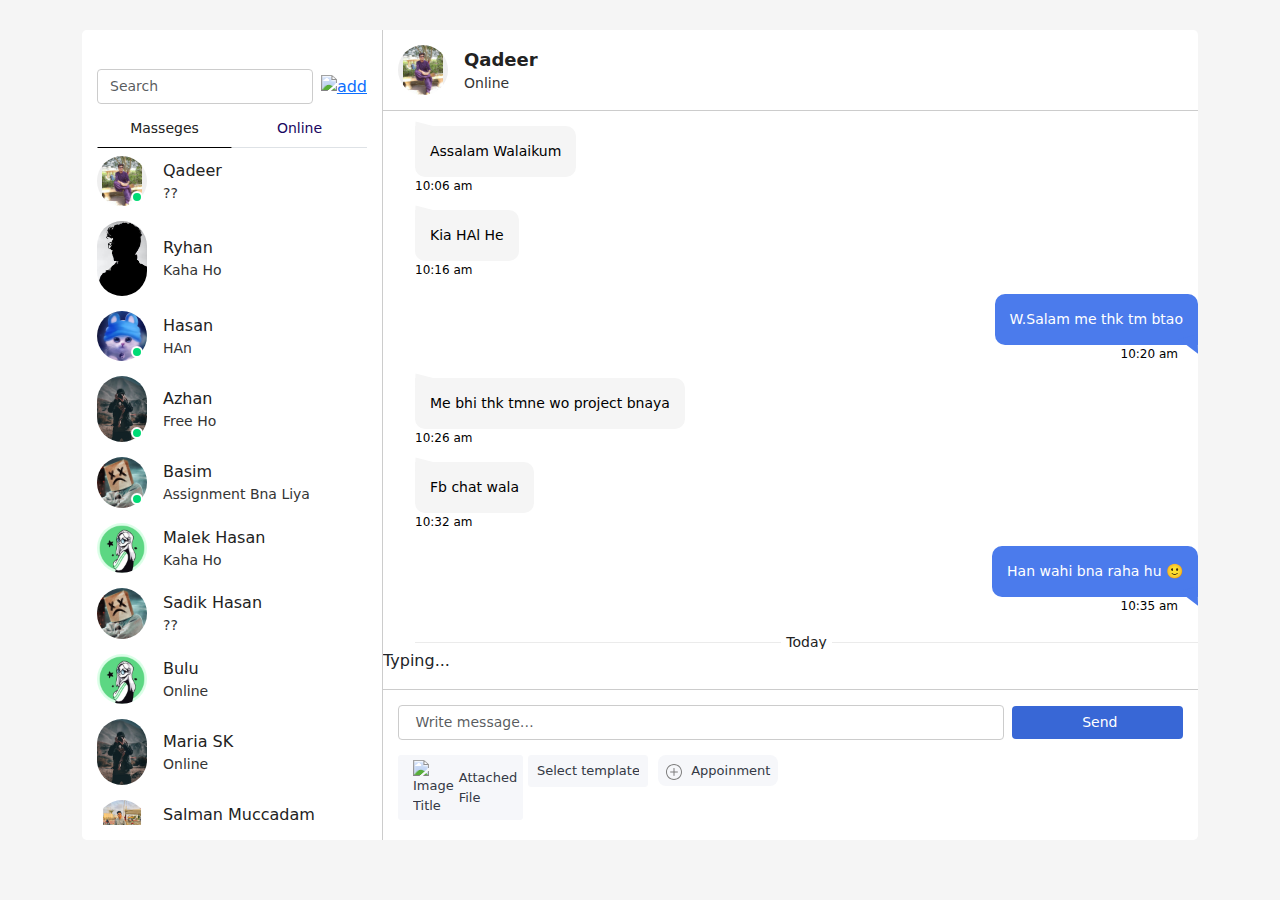
==== main.html @ b56d070a "changes in folder" ====
<!DOCTYPE html>
<html lang="en">
<head>
    <meta charset="UTF-8">
    <meta http-equiv="X-UA-Compatible" content="IE=edge">
    <meta name="viewport" content="width=device-width, initial-scale=1.0">
    <script src="https://cdn.jsdelivr.net/npm/@popperjs/core@2.10.2/dist/umd/popper.min.js" ></script>
<script src="https://cdn.jsdelivr.net/npm/bootstrap@5.1.3/dist/js/bootstrap.min.js" ></script>
<link href="https://cdn.jsdelivr.net/npm/bootstrap@5.1.3/dist/css/bootstrap.min.css" rel="stylesheet">
        <!-- Google Fonts -->
       

<link rel="stylesheet" href="css/style.css">
    <title>Document</title>
</head>
<style>

</style>


<body>
    <!-- char-area -->
    <section class="message-area">
        <div class="container">
            <div class="row">
                <div class="col-12">
                    <div class="chat-area">
                        <!-- chatlist -->
                        <div class="chatlist ">
                            <div class="modal-dialog-scrollable">
                                <div class="modal-content">
                                    <div class="chat-header">
                                        <div class="msg-search  pt-4">
                                            <input type="text" class="searching form-control "  placeholder="Search" aria-label="search">
                                            <a class="add" href="#"><img class="img-fluid" src="https://mehedihtml.com/chatbox/assets/img/add.svg" alt="add"></a>
                                        </div>

                                        <ul class="nav nav-tabs" id="myTab" role="tablist">
                                            <li class="nav-item" role="presentation">
                                                <button class="nav-link active" id="Open-tab" data-bs-toggle="tab" data-bs-target="#Open" type="button" role="tab" aria-controls="Masseges" aria-selected="true">Masseges</button>
                                            </li>
                                            <li class="nav-item" role="presentation">
                                                <button class="nav-link" id="Closed-tab" data-bs-toggle="tab" data-bs-target="#Closed" type="button" role="tab" aria-controls="Online" aria-selected="false">Online</button>
                                            </li>
                                        </ul>
                                    </div>

                                    <div class=" modal-body py-2">
                                        <!-- chat-list -->
                                        <div class="chat-lists">
                                            <div class="tab-content" id="myTabContent">
                                                <div class="tab-pane fade show active" id="Open" role="tabpanel" aria-labelledby="Open-tab">
                                                    <!-- chat-list -->
                                                    <div class="chat-list">
                                                     <div class="chat_name">
                                                        <a href="#qadeer" class="d-flex align-items-center box  chat ">
                                                            <div class="flex-shrink-0">
                                                                <img class="img-fluid rounded-pill " src="img/WhatsApp Image 2022-10-21 at 11.16.57 AM.jpeg" alt="user img" width="50px">
                                                                <span class="active"></span>
                                                            </div>
                                                            <div class="flex-grow-1 ms-3">
                                                                <h3>Qadeer</h3>
                                                                <p>??</p>
                                                            </div>
                                                        </a>
                                                     </div>
                                                        <div class="chat_name" >
                                                            <a href="#rayan" class="d-flex align-items-center box chat_name chat2 ">
                                                                <div class="flex-shrink-0">
                                                                    <img class="img-fluid rounded-pill" src="img/p.jpg" alt="user img" width="50px">
                                                                </div>
                                                                <div class="flex-grow-1 ms-3">
                                                                    <h3>Ryhan</h3>
                                                                    <p>Kaha ho</p>
                                                                </div>
                                                            </a>
                                                        </div>
                                                       <div class="chat_name">
                                                        <a href="#" class="d-flex align-items-center box chat_name ">
                                                            <div class="flex-shrink-0">
                                                                <img class="img-fluid rounded-pill" src="img/p1.webp" alt="user img" width="50px">
                                                                <span class="active"></span>
                                                            </div>
                                                            <div class="flex-grow-1 ms-3">
                                                                <h3> Hasan</h3>
                                                                <p>HAn</p>
                                                            </div>
                                                        </a>
                                                       </div>
                                                     <div class="chat_name">
                                                        <a href="#" class="d-flex align-items-center box chat_name ">
                                                            <div class="flex-shrink-0"> 
                                                                <img class="img-fluid rounded-pill" src="img/p4.webp" alt="user img" width="50px">
                                                                <span class="active"></span>
                                                            </div>
                                                            <div class="flex-grow-1 ms-3">
                                                                <h3>Azhan</h3>
                                                                <p>Free ho</p>
                                                            </div>
                                                        </a>
                                                     </div>
                                                       <div class="chat_name">
                                                        <a href="#" class="d-flex align-items-center box chat_name ">
                                                            <div class="flex-shrink-0">
                                                                <img class="img-fluid rounded-pill" src="img/p3.jpg" alt="user img" width="50px">
                                                                <span class="active"></span>
                                                            </div>
                                                            <div class="flex-grow-1 ms-3">
                                                                <h3>Basim</h3>
                                                                <p>Assignment Bna liya</p>
                                                            </div>
                                                        </a>
                                                       </div>
                                                        <div class="chat_name">
                                                            <a href="#" class="d-flex align-items-center box chat_name ">
                                                                <div class="flex-shrink-0">
                                                                    <img class="img-fluid rounded-pill" src="img/p2.webp" alt="user img" width="50px">
                                                                    
                                                                </div>
                                                                <div class="flex-grow-1 ms-3">
                                                                    <h3>Malek Hasan</h3>
                                                                    <p>Kaha ho</p>
                                                                </div>
                                                            </a>
                                                        </div>
                                                       <div class="chat_name">
                                                        <a href="#" class="d-flex align-items-center box chat_name ">
                                                            <div class="flex-shrink-0">
                                                                <img class="img-fluid rounded-pill" src="img/p3.jpg" alt="user img" width="50px">
                                                                
                                                            </div>
                                                            <div class="flex-grow-1 ms-3">
                                                                <h3>Sadik Hasan</h3>
                                                                <p>??</p>
                                                            </div>
                                                        </a>
                                                       </div>
                                                        <div class="chat_name">
                                                            <a href="#" class="d-flex align-items-center box chat_name ">
                                                                <div class="flex-shrink-0">
                                                                    <img class="img-fluid rounded-pill" src="img/p2.webp" alt="user img" width="50px">
                                                                    
                                                                </div>
                                                                <div class="flex-grow-1 ms-3">
                                                                    <h3>Bulu </h3>
                                                                    <p>Online</p>
                                                                </div>
                                                            </a>
                                                        </div>
                                                        <div class="chat_name">
                                                            <a href="#" class="d-flex align-items-center box chat_name ">
                                                                <div class="flex-shrink-0">
                                                                    <img class="img-fluid rounded-pill" src="img/p4.webp" alt="user img" width="50px">
                                                                    
                                                                </div>
                                                                <div class="flex-grow-1 ms-3">
                                                                    <h3>Maria SK</h3>
                                                                    <p>Online</p>
                                                                </div>
                                                            </a>
                                                        </div>
                                                        <div class="chat_name">
                                                            <a href="#" class="d-flex align-items-center box chat_name ">
                                                                <div class="flex-shrink-0">
                                                                    <img class="img-fluid rounded-pill" src="img/WhatsApp Image 2022-10-21 at 11.25.22 AM.jpeg" alt="user img" width="50px">
                                                                    
                                                                </div>
                                                                <div class="flex-grow-1 ms-3">
                                                                    <h3>Salman Muccadam</h3>
                                                                    <p>Online</p>
                                                                </div>
                                                            </a>
                                                        </div>
                                                    </div>
                                                    <!-- chat-list -->
                                                </div>
                                                <div class="tab-pane fade" id="Closed" role="tabpanel" aria-labelledby="Closed-tab">

                                                    <!-- chat-list -->
                                                    <div class="chat-list">
                                                        <div class="chat_name">
                                                            <a href="#" class="d-flex align-items-center box chat_name">
                                                                <div class="flex-shrink-0">
                                                                    <img class="img-fluid rounded-pill" src="img/p.jpg" alt="user img" width="50px">
                                                                    <span class="active"></span>
                                                                </div>
                                                                <div class="flex-grow-1 ms-3">
                                                                    <h3>M.Hasan</h3>
                                                                    <p>Online</p>
                                                                </div>
                                                            </a>
                                                        </div>
                                                        <div class="chat_name">
                                                            <a href="#" class="d-flex align-items-center box chat_name">
                                                                <div class="flex-shrink-0">
                                                                    <img class="img-fluid rounded-pill" src="img/p1.webp" alt="user img" width="50px">
                                                                    <span class="active"></span>
                                                                </div>
                                                                <div class="flex-grow-1 ms-3">
                                                                    <h3>Ryhan</h3>
                                                                    <p>Online</p>
                                                                </div>
                                                            </a>
                                                        </div>

                                                        <div class="chat_name">
                                                            <a href="#" class="d-flex align-items-center box chat_name">
                                                                <div class="flex-shrink-0">
                                                                    <img class="img-fluid rounded-pill" src="img/WhatsApp Image 2022-10-21 at 11.25.22 AM.jpeg" alt="user img" width="50px">
                                                                    <span class="active"></span>
                                                                </div>
                                                                <div class="flex-grow-1 ms-3">
                                                                    <h3>Salman Muccadam</h3>
                                                                    <p>Online</p>
                                                                </div>
                                                            </a>
                                                        </div>
                                                      

                                                    </div>
                                                    <!-- chat-list -->
                                                </div>
                                            </div>

                                        </div>
                                        
                                    </div>
                                </div>
                            </div>
                        </div>
                        



                        
                        <div class="chatbox " id="qadeer">
                            
                          <div class="modal-dialog-scrollable">
                              <div class="modal-content">
                                  <div class="msg-head">
                                      <div class="row">
                                          <div class="col-8">
                                              <div class="d-flex align-items-center">
                                                  <span class="chat-icon"><img class="img-fluid" src="https://mehedihtml.com/chatbox/assets/img/arroleftt.svg" alt="image title"></span>
                                                  <div class="flex-shrink-0">
                                                      <img class="img-fluid rounded-pill" src="img/WhatsApp Image 2022-10-21 at 11.16.57 AM.jpeg" alt="user img" width="50px">
                                                  </div>
                                                  <div class="flex-grow-1 ms-3">
                                                      <h3>Qadeer</h3>
                                                      <p>Online</p>
                                                  </div>
                                              </div>
                                          </div>
                                          <div class="col-4">
                                              <ul class="moreoption">
                                                  <li class="navbar nav-item dropdown">
                                                      <a class="nav-link dropdown-toggle" href="#" role="button" data-bs-toggle="dropdown" aria-expanded="false"><i class="fa fa-ellipsis-v" aria-hidden="true"></i></a>
                                                      <ul class="dropdown-menu">
                                                          <li><a class="dropdown-item" href="#">Action</a></li>
                                                          <li><a class="dropdown-item" href="#">Another action</a></li>
                                                          <li>
                                                              <hr class="dropdown-divider">
                                                          </li>
                                                          <li><a class="dropdown-item" href="#">Something else here</a></li>
                                                      </ul>
                                                  </li>
                                              </ul>
                                          </div>
                                      </div>
                                  </div>


                                  <div class="modal-body" >
                                      <div class="msg-body">
                                          <ul>
                                              <li class="sender">
                                                  <p>Assalam Walaikum</p>
                                                  <span class="time">10:06 am</span>
                                              </li>
                                              <li class="sender">
                                                  <p> Kia HAl He</p>
                                                  <span class="time">10:16 am</span>
                                              </li>
                                              <li class="repaly">
                                                  <p> W.Salam me thk tm btao</p>
                                                  <span class="time">10:20 am</span>
                                              </li>
                                              <li class="sender">
                                                  <p>Me bhi thk tmne wo project bnaya  </p>
                                                  <span class="time">10:26 am</span>
                                              </li>
                                              <li class="sender">
                                                  <p> Fb chat wala </p>
                                                  <span class="time">10:32 am</span>
                                              </li>
                                              <li class="repaly">
                                                  <p>Han wahi bna raha hu 🙂</p>
                                                  <span class="time">10:35 am</span>
                                              </li>
                                              <li>
                                                  <div class="divider">
                                                      <h6>Today</h6>
                                                  </div>
                                              </li>

                                              <li class="repaly">
                                                  <p>Tmne bna liya</p>
                                                  <span class="time">10:36 am</span>
                                              </li>
                                              <li class="repaly">
                                                  <p>??</p>
                                                  <span class="time">junt now</span>
                                              </li>

                                          </ul>
                                      </div>
                                  </div>

                                   <p id="typing">Typing...</p>
                                  <div class="send-box">
                                    <div id="chatDisp"></div>
                                    <form action="">
                                       
                                        <input type="text" class="form-control msg_inp" id="messageInput" aria-label="message…" placeholder=" Write message…">

                                        <button class="snd_msg" type="button" id="sendMessage"><i class="fa fa-paper-plane" aria-hidden="true"></i> Send</button>
                                    </form>

                                      <div class="send-btns">
                                          <div class="attach">
                                              <div class="button-wrapper">
                                                  <span class="label">
                                                      <img class="img-fluid" src="https://mehedihtml.com/chatbox/assets/img/upload.svg" alt="image title"> attached file 
                                                  </span><input type="file" name="upload" id="upload" class="upload-box" placeholder="Upload File" aria-label="Upload File">
                                              </div>

                                              <select class="form-control" id="exampleFormControlSelect1">
                                                  <option>Select template</option>
                                                  <option>Template 1</option>
                                                  <option>Template 2</option>
                                              </select>

                                              <div class="add-apoint">
                                                  <a href="#" data-toggle="modal" data-target="#exampleModal4"><svg xmlns="http://www.w3.org/2000/svg" width="16" height="16" viewbox="0 0 16 16" fill="none"><path d="M8 16C3.58862 16 0 12.4114 0 8C0 3.58862 3.58862 0 8 0C12.4114 0 16 3.58862 16 8C16 12.4114 12.4114 16 8 16ZM8 1C4.14001 1 1 4.14001 1 8C1 11.86 4.14001 15 8 15C11.86 15 15 11.86 15 8C15 4.14001 11.86 1 8 1Z" fill="#7D7D7D"/><path d="M11.5 8.5H4.5C4.224 8.5 4 8.276 4 8C4 7.724 4.224 7.5 4.5 7.5H11.5C11.776 7.5 12 7.724 12 8C12 8.276 11.776 8.5 11.5 8.5Z" fill="#7D7D7D"/><path d="M8 12C7.724 12 7.5 11.776 7.5 11.5V4.5C7.5 4.224 7.724 4 8 4C8.276 4 8.5 4.224 8.5 4.5V11.5C8.5 11.776 8.276 12 8 12Z" fill="#7D7D7D"/></svg> Appoinment</a>
                                              </div>
                                          </div>
                                      </div>

                                  </div>
                              </div>
                          </div>
                      </div>
                        <div class="chatbox" id="rayan">
                            
                          <div class="modal-dialog-scrollable">
                              <div class="modal-content">
                                  <div class="msg-head">
                                      <div class="row">
                                          <div class="col-8">
                                              <div class="d-flex align-items-center">
                                                  <span class="chat-icon"><img class="img-fluid" src="https://mehedihtml.com/chatbox/assets/img/arroleftt.svg" alt="image title"></span>
                                                  <div class="flex-shrink-0">
                                                      <img class="img-fluid rounded-pill" src="img/p.jpg" alt="user img" width="50px">
                                                  </div>
                                                  <div class="flex-grow-1 ms-3">
                                                      <h3 class="rayan">rayan</h3>
                                                      <p>Online</p>
                                                  </div>
                                              </div>
                                          </div>
                                          <div class="col-4">
                                              <ul class="moreoption">
                                                  <li class="navbar nav-item dropdown">
                                                      <a class="nav-link dropdown-toggle" href="#" role="button" data-bs-toggle="dropdown" aria-expanded="false"><i class="fa fa-ellipsis-v" aria-hidden="true"></i></a>
                                                      <ul class="dropdown-menu">
                                                          <li><a class="dropdown-item" href="#">Action</a></li>
                                                          <li><a class="dropdown-item" href="#">Another action</a></li>
                                                          <li>
                                                              <hr class="dropdown-divider">
                                                          </li>
                                                          <li><a class="dropdown-item" href="#">Something else here</a></li>
                                                      </ul>
                                                  </li>
                                              </ul>
                                          </div>
                                      </div>
                                  </div>


                                  <div class="modal-body">
                                      <div class="msg-body">
                                          <ul>
                                              <li class="sender">
                                                  <p>Assalam Walaikum</p>
                                                  <span class="time">10:06 am</span>
                                              </li>
                                              <li class="sender">
                                                  <p>Kaha ho</p>
                                                  <span class="time">10:16 am</span>
                                              </li>
                                              <li class="repaly">
                                                  <p> W.Salam </p>
                                                  <span class="time">10:20 am</span>
                                              </li>
                                              <li class="repaly">
                                                  <p>Ghar pe hu</p>
                                                  <span class="time">10:20 am</span>
                                              </li>
                                              <li class="sender">
                                                  <p>Free Ho </p>
                                                  <span class="time">10:26 am</span>
                                              </li>
                                              <li class="sender">
                                                  <p>Kam he </p>
                                                  <span class="time">10:32 am</span>
                                              </li>
                                              <li class="repaly">
                                                  <p>Nhi bhai thora kam kr rha hu</p>
                                                  <span class="time">10:35 am</span>
                                              </li>
                                              <li>
                                                  <div class="divider">
                                                      <h6>Today</h6>
                                                  </div>
                                              </li>

                                              <li class="sender">
                                                  <p>Oky free ho kr msg krna</p>
                                                  <span class="time">10:36 am</span>
                                              </li>
                                              <li class="sender">
                                                  <p>Kaha ho</p>
                                                  <span class="time">junt now</span>
                                              </li>

                                          </ul>
                                      </div>
                                  </div>
                                  
                                  
                                   <p id="typing">Typing...</p>
                                  <div class="send-box">
                                    <div id="chatDisp"></div>
                                    <form action="">
                                        <input type="text" class="form-control msg_inp" id="messageInput" aria-label="message…" placeholder="Write message…">

                                        <button class="snd_msg" type="button" id="sendMessage"><i class="fa fa-paper-plane" aria-hidden="true"></i> Send</button>
                                    </form>
                                          <div class="send-btns">
                                          <div class="attach">
                                              <div class="button-wrapper">
                                                  <span class="label">
                                                      <img class="img-fluid" src="https://mehedihtml.com/chatbox/assets/img/upload.svg" alt="image title"> attached file 
                                                  </span><input type="file" name="upload" id="upload" class="upload-box" placeholder="Upload File" aria-label="Upload File">
                                              </div>

                                              <select class="form-control" id="exampleFormControlSelect1">
                                                  <option>Select template</option>
                                                  <option>Template 1</option>
                                                  <option>Template 2</option>
                                              </select>

                                              <div class="add-apoint">
                                                  <a href="#" data-toggle="modal" data-target="#exampleModal4"><svg xmlns="http://www.w3.org/2000/svg" width="16" height="16" viewbox="0 0 16 16" fill="none"><path d="M8 16C3.58862 16 0 12.4114 0 8C0 3.58862 3.58862 0 8 0C12.4114 0 16 3.58862 16 8C16 12.4114 12.4114 16 8 16ZM8 1C4.14001 1 1 4.14001 1 8C1 11.86 4.14001 15 8 15C11.86 15 15 11.86 15 8C15 4.14001 11.86 1 8 1Z" fill="#7D7D7D"/><path d="M11.5 8.5H4.5C4.224 8.5 4 8.276 4 8C4 7.724 4.224 7.5 4.5 7.5H11.5C11.776 7.5 12 7.724 12 8C12 8.276 11.776 8.5 11.5 8.5Z" fill="#7D7D7D"/><path d="M8 12C7.724 12 7.5 11.776 7.5 11.5V4.5C7.5 4.224 7.724 4 8 4C8.276 4 8.5 4.224 8.5 4.5V11.5C8.5 11.776 8.276 12 8 12Z" fill="#7D7D7D"/></svg> Appoinment</a>
                                              </div>
                                          </div>
                                      </div>

                                  </div>
                              </div>
                          </div>
                      </div>
                  </div>
                


              </div>
          </div>
      </div>
      </div>
  </section>
 


<script src="https://code.jquery.com/jquery-3.6.0.min.js"></script>


<script>
  jQuery(document).ready(function() {

$(".chat-list a").click(function() {
    $(".chatbox").addClass('showbox');
    $('#azhan').hide();
    return false;
});

$(".chat-icon").click(function() {
    $(".chatbox").removeClass('showbox');
});

$('.chat2').click(function(){
  $('#rayan').show();
  $('#qadeer').hide();
});
$('.chat').click(function(){
  $('#qadeer').show();
  $('#rayan').hide();
});


});

$('.snd_msg').click(function(){
  var new_msg = $(this).prev().val();
  $(this).prev().val('');
  // <li class="repaly"><p>msg________test</p><span class="time">junt now</span></li>
  $('.msg-body ul').append('<li class="repaly"><p>'+new_msg+'</p><span class="time">junt now</span></li>');
});


</script>


<script>
    $(".searching").keyup(function () {
    var searchName = $(this).val().toLowerCase();
    $(".chat_name").filter(function () {
        $(this).toggle($(this).text().toLowerCase().indexOf(searchName) > -1);
    });
});
</script>

<script>
 var userName = prompt("Enter your Name...","Mansoor");
    var nam = document.getElementById('userName');
    nam.innerHTML = "";

     var inputField = document.getElementById('messageInput');
    var chatDisplay = document.getElementById('chatDisp');
    var typing = document.getElementById('typing');

    inputField.addEventListener('keydown', function(){
        typing.style.visibility="visible";
    });

    inputField.addEventListener('keyup', function(){
        typing.style.visibility="hidden";
    });


     var displayChat = document.getElementById('chatDisp');

     if(!localStorage.getItem("chat")){
     localStorage.setItem("chat", JSON.stringify([]));
     }
     var chatHistory = JSON.parse(localStorage.getItem("chat"));


     var send = document.getElementById('sendMessage');
     var i =0;
     send.addEventListener('click', function () {

         if (document.getElementById('messageInput').value == ""){
             alert("please Enter something in Chat....");
             return
         }

         var message={
             name : userName,
             text : document.getElementById('messageInput').value,
             dateTime : new Date().toLocaleTimeString() + " " + new Date().toDateString(),
             src : "http://pickaface.net/includes/themes/clean/img/slide4.png"
         };
         chatHistory.push(message);
         document.getElementById('messageInput').value = "";
         localStorage.setItem("chat", JSON.stringify(chatHistory));

         localData = localStorage.getItem("chat");
         localData = JSON.parse(localData);
         var templateDiv =
             "<div class='message'>" +
             "<img class='avatar' src='"+ localData[i].src +"' alt=''/>" +
             "<p class='text'>" + localData[i].text + "</p>" + "<div class='clear'></div>" + "</div>"+
         "<p class='datetime'>" + localData[i].dateTime + "</p>" + "<div class='clear'></div>";
         i++;
         chatDisplay.innerHTML += templateDiv;
     });

</script>

      
</body>
</html>
---- css/style.css ----
.message-area {
  height: 100vh;
  overflow: hidden;
  padding: 30px 0;
  background: #f5f5f5;
}

.chat-area {
  position: relative;
  width: 100%;
  background-color: #fff;
  border-radius: 0.3rem;
  height: 90vh;
  overflow: hidden;
  min-height: calc(100% - 1rem);
}

.chatlist {
  outline: 0;
  height: 100%;
  overflow: hidden;
  width: 300px;
  float: left;
  padding: 15px;
}

.chat-area .modal-content {
  border: none;
  border-radius: 0;
  outline: 0;
  height: 100%;
}

.chat-area .modal-dialog-scrollable {
  height: 100% !important;
}

.chatbox {
  width: auto;
  overflow: hidden;
  height: 100%;
  border-left: 1px solid #ccc;
}

.chatbox .modal-dialog,
.chatlist .modal-dialog {
  max-width: 100%;
  margin: 0;
}

.msg-search {
  display: flex;
  align-items: center;
  justify-content: space-between;
}

.chat-area .form-control {
  display: block;
  width: 80%;
  padding: 0.375rem 0.75rem;
  font-size: 14px;
  font-weight: 400;
  line-height: 1.5;
  color: #222;
  background-color: #fff;
  background-clip: padding-box;
  border: 1px solid #ccc;
  -webkit-appearance: none;
  -moz-appearance: none;
  appearance: none;
  border-radius: 0.25rem;
  transition: border-color .15s ease-in-out, box-shadow .15s ease-in-out;
}

.chat-area .form-control:focus {
  outline: 0;
  box-shadow: inherit;
}

a.add img {
  height: 36px;
}

.chat-area .nav-tabs {
  border-bottom: 1px solid #dee2e6;
  align-items: center;
  justify-content: space-between;
  flex-wrap: inherit;
}

.chat-area .nav-tabs .nav-item {
  width: 100%;
}

.chat-area .nav-tabs .nav-link {
  width: 100%;
  color: #180660;
  font-size: 14px;
  font-weight: 500;
  line-height: 1.5;
  text-transform: capitalize;
  margin-top: 5px;
  margin-bottom: -1px;
  background: 0 0;
  border: 1px solid transparent;
  border-top-left-radius: 0.25rem;
  border-top-right-radius: 0.25rem;
}

.chat-area .nav-tabs .nav-item.show .nav-link,
.chat-area .nav-tabs .nav-link.active {
  color: #222;
  background-color: #fff;
  border-color: transparent transparent #000;
}

.chat-area .nav-tabs .nav-link:focus,
.chat-area .nav-tabs .nav-link:hover {
  border-color: transparent transparent #000;
  isolation: isolate;
}

.chat-list h3 {
  color: #222;
  font-size: 16px;
  font-weight: 500;
  line-height: 1.5;
  text-transform: capitalize;
  margin-bottom: 0;
}

.chat-list p {
  color: #343434;
  font-size: 14px;
  font-weight: 400;
  line-height: 1.5;
  text-transform: capitalize;
  margin-bottom: 0;
}

.chat-list a.d-flex {
  margin-bottom: 15px;
  position: relative;
  text-decoration: none;
}

.chat-list .active {
  display: block;
  content: '';
  clear: both;
  position: absolute;
  bottom: 3px;
  left: 34px;
  height: 12px;
  width: 12px;
  background: #00DB75;
  border-radius: 50%;
  border: 2px solid #fff;
}

.msg-head h3 {
  color: #222;
  font-size: 18px;
  font-weight: 600;
  line-height: 1.5;
  margin-bottom: 0;
}

.msg-head p {
  color: #343434;
  font-size: 14px;
  font-weight: 400;
  line-height: 1.5;
  text-transform: capitalize;
  margin-bottom: 0;
}

.msg-head {
  padding: 15px;
  border-bottom: 1px solid #ccc;
}

.moreoption {
  display: flex;
  align-items: center;
  justify-content: end;
}

.moreoption .navbar {
  padding: 0;
}

.moreoption li .nav-link {
  color: #222;
  font-size: 16px;
}

.moreoption .dropdown-toggle::after {
  display: none;
}

.moreoption .dropdown-menu[data-bs-popper] {
  top: 100%;
  left: auto;
  right: 0;
  margin-top: 0.125rem;
}

.msg-body ul {
  overflow: hidden;
}

.msg-body ul li {
  list-style: none;
  margin: 15px 0;
}

.msg-body ul li.sender {
  display: block;
  width: 100%;
  position: relative;
}

.msg-body ul li.sender:before {
  display: block;
  clear: both;
  content: '';
  position: absolute;
  top: -6px;
  left: -7px;
  width: 0;
  height: 0;
  border-style: solid;
  border-width: 0 12px 15px 12px;
  border-color: transparent transparent #f5f5f5 transparent;
  -webkit-transform: rotate(-37deg);
  -ms-transform: rotate(-37deg);
  transform: rotate(-37deg);
}

.msg-body ul li.sender p {
  color: #000;
  font-size: 14px;
  line-height: 1.5;
  font-weight: 400;
  padding: 15px;
  background: #f5f5f5;
  display: inline-block;
  border-bottom-left-radius: 10px;
  border-top-right-radius: 10px;
  border-bottom-right-radius: 10px;
  margin-bottom: 0;
}

.msg-body ul li.sender p b {
  display: block;
  color: #180660;
  font-size: 14px;
  line-height: 1.5;
  font-weight: 500;
}

.msg-body ul li.repaly {
  display: block;
  width: 100%;
  text-align: right;
  position: relative;
}

.msg-body ul li.repaly:before {
  display: block;
  clear: both;
  content: '';
  position: absolute;
  bottom: 15px;
  right: -7px;
  width: 0;
  height: 0;
  border-style: solid;
  border-width: 0 12px 15px 12px;
  border-color: transparent transparent #4b7bec transparent;
  -webkit-transform: rotate(37deg);
  -ms-transform: rotate(37deg);
  transform: rotate(37deg);
}

.msg-body ul li.repaly p {
  color: #fff;
  font-size: 14px;
  line-height: 1.5;
  font-weight: 400;
  padding: 15px;
  background: #4b7bec;
  display: inline-block;
  border-top-left-radius: 10px;
  border-top-right-radius: 10px;
  border-bottom-left-radius: 10px;
  margin-bottom: 0;
}

.msg-body ul li.repaly p b {
  display: block;
  color: #061061;
  font-size: 14px;
  line-height: 1.5;
  font-weight: 500;
}

.msg-body ul li.repaly:after {
  display: block;
  content: '';
  clear: both;
}

.time {
  display: block;
  color: #000;
  font-size: 12px;
  line-height: 1.5;
  font-weight: 400;
}

li.repaly .time {
  margin-right: 20px;
}

.divider {
  position: relative;
  z-index: 1;
  text-align: center;
}

.msg-body h6 {
  text-align: center;
  font-weight: normal;
  font-size: 14px;
  line-height: 1.5;
  color: #222;
  background: #fff;
  display: inline-block;
  padding: 0 5px;
  margin-bottom: 0;
}

.divider:after {
  display: block;
  content: '';
  clear: both;
  position: absolute;
  top: 12px;
  left: 0;
  border-top: 1px solid #EBEBEB;
  width: 100%;
  height: 100%;
  z-index: -1;
}

.send-box {
  padding: 15px;
  border-top: 1px solid #ccc;
}

.send-box form {
  display: flex;
  align-items: center;
  justify-content: space-between;
  margin-bottom: 15px;
}

.send-box .form-control {
  display: block;
  width: 85%;
  padding: 0.375rem 0.75rem;
  font-size: 14px;
  font-weight: 400;
  line-height: 1.5;
  color: #222;
  background-color: #fff;
  background-clip: padding-box;
  border: 1px solid #ccc;
  -webkit-appearance: none;
  -moz-appearance: none;
  appearance: none;
  border-radius: 0.25rem;
  transition: border-color .15s ease-in-out, box-shadow .15s ease-in-out;
}

.send-box button {
  border: none;
  background: #3867d6;
  padding: 0.375rem 5px;
  color: #fff;
  border-radius: 0.25rem;
  font-size: 14px;
  font-weight: 400;
  width: 24%;
  margin-left: 1%;
}

.send-box button i {
  margin-right: 5px;
}

.send-btns .button-wrapper {
  position: relative;
  width: 125px;
  height: auto;
  text-align: left;
  margin: 0 auto;
  display: block;
  background: #F6F7FA;
  border-radius: 3px;
  padding: 5px 15px;
  float: left;
  margin-right: 5px;
  margin-bottom: 5px;
  overflow: hidden;
}

.send-btns .button-wrapper span.label {
  position: relative;
  z-index: 1;
  display: -webkit-box;
  display: -ms-flexbox;
  display: flex;
  -webkit-box-align: center;
  -ms-flex-align: center;
  align-items: center;
  width: 100%;
  cursor: pointer;
  color: #343945;
  font-weight: 400;
  text-transform: capitalize;
  font-size: 13px;
}

#upload {
  display: inline-block;
  position: absolute;
  z-index: 1;
  width: 100%;
  height: 100%;
  top: 0;
  left: 0;
  opacity: 0;
  cursor: pointer;
}

.send-btns .attach .form-control {
  display: inline-block;
  width: 120px;
  height: auto;
  padding: 5px 8px;
  font-size: 13px;
  font-weight: 400;
  line-height: 1.5;
  color: #343945;
  background-color: #F6F7FA;
  background-clip: padding-box;
  border: 1px solid #F6F7FA;
  border-radius: 3px;
  margin-bottom: 5px;
}

.send-btns .button-wrapper span.label img {
  margin-right: 5px;
}

.button-wrapper {
  position: relative;
  width: 100px;
  height: 100px;
  text-align: center;
  margin: 0 auto;
}

button:focus {
  outline: 0;
}

.add-apoint {
  display: inline-block;
  margin-left: 5px;
}

.add-apoint a {
  text-decoration: none;
  background: #F6F7FA;
  border-radius: 8px;
  padding: 8px 8px;
  font-size: 13px;
  font-weight: 400;
  line-height: 1.2;
  color: #343945;
}

.add-apoint a svg {
  margin-right: 5px;
}

.chat-icon {
  display: none;
}

.closess i {
  display: none;
}



@media (max-width: 767px) {
  .chat-icon {
      display: block;
      margin-right: 5px;
  }
  .chatlist {
      width: 100%;
  }
  .chatbox {
      width: 100%;
      position: absolute;
      left: 1000px;
      right: 0;
      background: #fff;
      transition: all 0.5s ease;
      border-left: none;
  }
  .showbox {
      left: 0 !important;
      transition: all 0.5s ease;
  }
  .msg-head h3 {
      font-size: 14px;
  }
  .msg-head p {
      font-size: 12px;
  }
  .msg-head .flex-shrink-0 img {
      height: 30px;
  }
  .send-box button {
      width: 28%;
  }
  .send-box .form-control {
      width: 70%;
  }
  .chat-list h3 {
      font-size: 14px;
  }
  .chat-list p {
      font-size: 12px;
  }
  .msg-body ul li.sender p {
      font-size: 13px;
      padding: 8px;
      border-bottom-left-radius: 6px;
      border-top-right-radius: 6px;
      border-bottom-right-radius: 6px;
  }
  .msg-body ul li.repaly p {
      font-size: 13px;
      padding: 8px;
      border-top-left-radius: 6px;
      border-top-right-radius: 6px;
      border-bottom-left-radius: 6px;
  }
}
.box {
  transition: 0.3s ease;
}
.box:hover{
  box-shadow: 0 0 34px -5px rgba(36, 29, 29, 0.3);
}
/* width */
::-webkit-scrollbar {
width: 7px;
}

/* Track */
::-webkit-scrollbar-track {
box-shadow: inset 0 0 1px #ccc; 
border-radius: 10px;
}

/* Handle */
::-webkit-scrollbar-thumb {
background: #dee2e6; 
border-radius: 10px;
transition: 0.5s ease;
}

/* Handle on hover */
::-webkit-scrollbar-thumb:hover {
background: #adb5bd; 
}
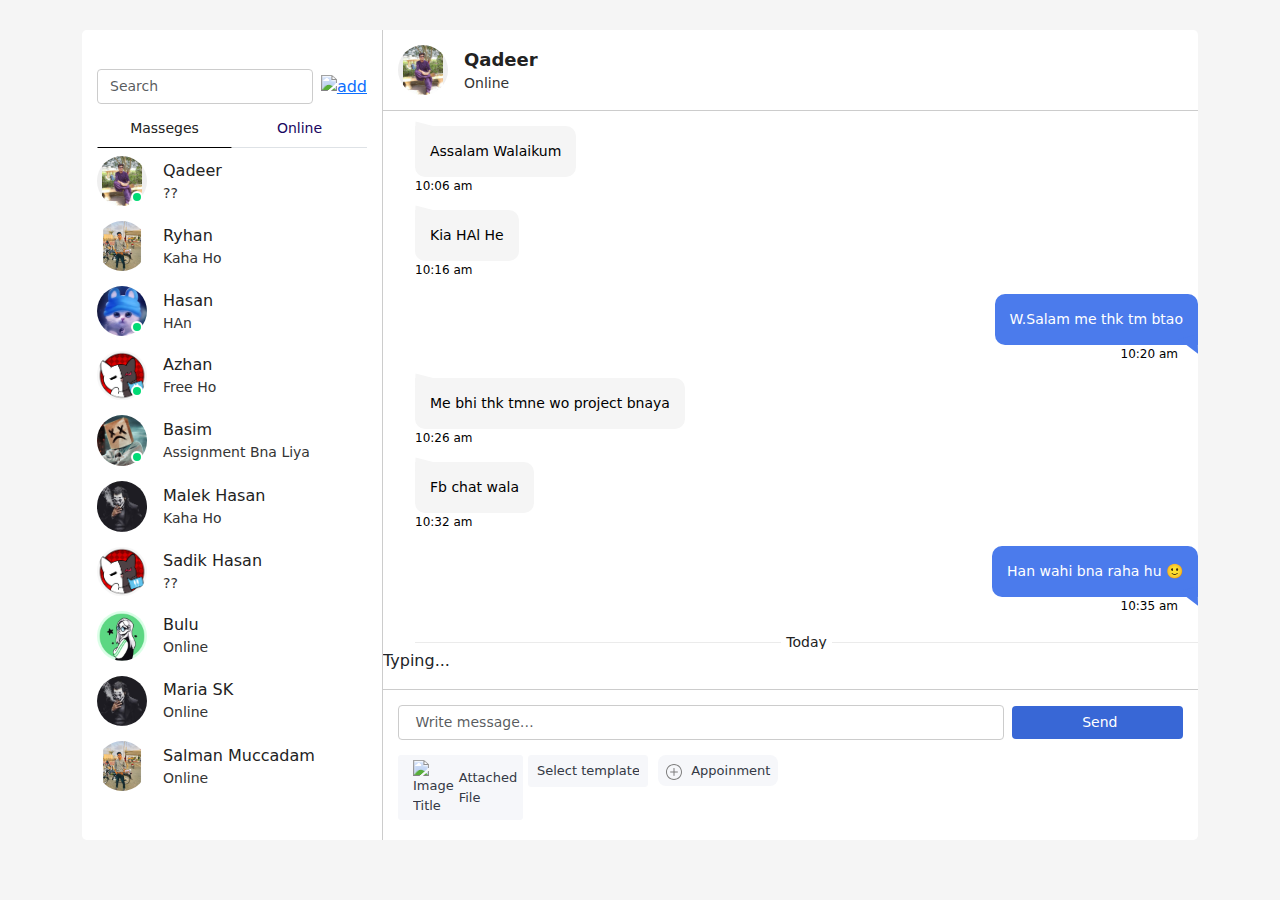
==== commit 7f11fa62: "Chat images change and msg typing show" ====
--- a/main.html
+++ b/main.html
@@ -67,7 +67,7 @@
                                                         <div class="chat_name" >
                                                             <a href="#rayan" class="d-flex align-items-center box chat_name chat2 ">
                                                                 <div class="flex-shrink-0">
-                                                                    <img class="img-fluid rounded-pill" src="img/p.jpg" alt="user img" width="50px">
+                                                                    <img class="img-fluid rounded-pill" src="img/WhatsApp Image 2022-10-21 at 11.25.22 AM.jpeg" alt="user img" width="50px">
                                                                 </div>
                                                                 <div class="flex-grow-1 ms-3">
                                                                     <h3>Ryhan</h3>
@@ -90,7 +90,7 @@
                                                      <div class="chat_name">
                                                         <a href="#" class="d-flex align-items-center box chat_name ">
                                                             <div class="flex-shrink-0"> 
-                                                                <img class="img-fluid rounded-pill" src="img/p4.webp" alt="user img" width="50px">
+                                                                <img class="img-fluid rounded-pill" src="img/azhan1.png" alt="user img" width="50px">
                                                                 <span class="active"></span>
                                                             </div>
                                                             <div class="flex-grow-1 ms-3">
@@ -114,7 +114,7 @@
                                                         <div class="chat_name">
                                                             <a href="#" class="d-flex align-items-center box chat_name ">
                                                                 <div class="flex-shrink-0">
-                                                                    <img class="img-fluid rounded-pill" src="img/p2.webp" alt="user img" width="50px">
+                                                                    <img class="img-fluid rounded-pill" src="img/maria.jpg" alt="user img" width="50px">
                                                                     
                                                                 </div>
                                                                 <div class="flex-grow-1 ms-3">
@@ -126,7 +126,7 @@
                                                        <div class="chat_name">
                                                         <a href="#" class="d-flex align-items-center box chat_name ">
                                                             <div class="flex-shrink-0">
-                                                                <img class="img-fluid rounded-pill" src="img/p3.jpg" alt="user img" width="50px">
+                                                                <img class="img-fluid rounded-pill" src="img/azhan1.png" alt="user img" width="50px">
                                                                 
                                                             </div>
                                                             <div class="flex-grow-1 ms-3">
@@ -150,7 +150,7 @@
                                                         <div class="chat_name">
                                                             <a href="#" class="d-flex align-items-center box chat_name ">
                                                                 <div class="flex-shrink-0">
-                                                                    <img class="img-fluid rounded-pill" src="img/p4.webp" alt="user img" width="50px">
+                                                                    <img class="img-fluid rounded-pill" src="img/maria.jpg" alt="user img" width="50px">
                                                                     
                                                                 </div>
                                                                 <div class="flex-grow-1 ms-3">
@@ -438,9 +438,10 @@
                                   </div>
                                   
                                   
-                                   <p id="typing">Typing...</p>
+                                   
                                   <div class="send-box">
                                     <div id="chatDisp"></div>
+                                    <p id="typing">Typing...</p>
                                     <form action="">
                                         <input type="text" class="form-control msg_inp" id="messageInput" aria-label="message…" placeholder="Write message…">
 
@@ -531,9 +532,7 @@
 </script>
 
 <script>
- var userName = prompt("Enter your Name...","Mansoor");
-    var nam = document.getElementById('userName');
-    nam.innerHTML = "";
+
 
      var inputField = document.getElementById('messageInput');
     var chatDisplay = document.getElementById('chatDisp');
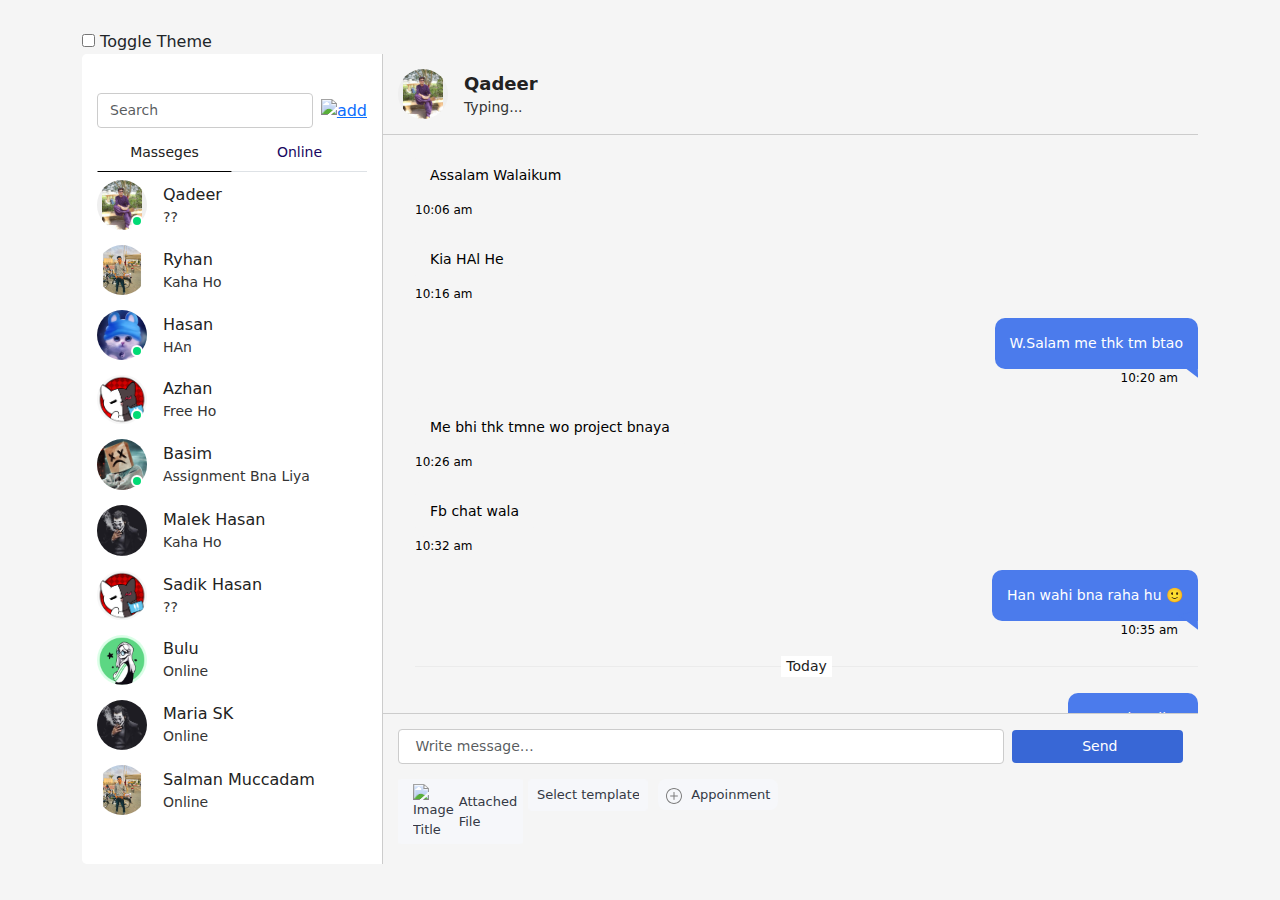
==== commit 399429d3: "msg_typing na append" ====
--- a/main.html
+++ b/main.html
@@ -19,9 +19,13 @@
 
 
 <body>
+    
     <!-- char-area -->
     <section class="message-area">
+
         <div class="container">
+            <input type="checkbox" id="toggle" name="toggle">
+    <label for="toggle">Toggle Theme</label>
             <div class="row">
                 <div class="col-12">
                     <div class="chat-area">
@@ -53,7 +57,7 @@
                                                     <!-- chat-list -->
                                                     <div class="chat-list">
                                                      <div class="chat_name">
-                                                        <a href="#qadeer" class="d-flex align-items-center box  chat ">
+                                                        <a href="#qadeer" class="d-flex align-items-center box  chat1 ">
                                                             <div class="flex-shrink-0">
                                                                 <img class="img-fluid rounded-pill " src="img/WhatsApp Image 2022-10-21 at 11.16.57 AM.jpeg" alt="user img" width="50px">
                                                                 <span class="active"></span>
@@ -247,7 +251,7 @@
                                                   </div>
                                                   <div class="flex-grow-1 ms-3">
                                                       <h3>Qadeer</h3>
-                                                      <p>Online</p>
+                                                      <p id="typing">Typing...</p>
                                                   </div>
                                               </div>
                                           </div>
@@ -316,12 +320,12 @@
                                       </div>
                                   </div>
 
-                                   <p id="typing">Typing...</p>
+                                   
                                   <div class="send-box">
                                     <div id="chatDisp"></div>
-                                    <form action="">
+                                    <form action="" >
                                        
-                                        <input type="text" class="form-control msg_inp" id="messageInput" aria-label="message…" placeholder=" Write message…">
+                                        <input type="text" class="form-control msg_inp" id="messageInput" aria-label="message…" placeholder=" Write message…" required>
 
                                         <button class="snd_msg" type="button" id="sendMessage"><i class="fa fa-paper-plane" aria-hidden="true"></i> Send</button>
                                     </form>
@@ -360,11 +364,12 @@
                                               <div class="d-flex align-items-center">
                                                   <span class="chat-icon"><img class="img-fluid" src="https://mehedihtml.com/chatbox/assets/img/arroleftt.svg" alt="image title"></span>
                                                   <div class="flex-shrink-0">
-                                                      <img class="img-fluid rounded-pill" src="img/p.jpg" alt="user img" width="50px">
+                                                    <span class="active"></span>
+                                                      <img class="img-fluid rounded-pill" src="img/WhatsApp Image 2022-10-21 at 11.25.22 AM.jpeg" alt="user img" width="50px">
                                                   </div>
                                                   <div class="flex-grow-1 ms-3">
                                                       <h3 class="rayan">rayan</h3>
-                                                      <p>Online</p>
+                                                      <p id="typing">Typing...</p>
                                                   </div>
                                               </div>
                                           </div>
@@ -441,11 +446,12 @@
                                    
                                   <div class="send-box">
                                     <div id="chatDisp"></div>
-                                    <p id="typing">Typing...</p>
-                                    <form action="">
-                                        <input type="text" class="form-control msg_inp" id="messageInput" aria-label="message…" placeholder="Write message…">
-
-                                        <button class="snd_msg" type="button" id="sendMessage"><i class="fa fa-paper-plane" aria-hidden="true"></i> Send</button>
+                                    
+                                    <form action="" >
+                                       
+                                        <input type="text" class="form-control msg_inp" id="message_Input" aria-label="message…" placeholder=" Write message…" required>
+
+                                        <button class="snd_msg2" type="button" id="sendMessage"><i class="fa fa-paper-plane" aria-hidden="true"></i> Send</button>
                                     </form>
                                           <div class="send-btns">
                                           <div class="attach">
@@ -487,7 +493,14 @@
 
 
 <script>
-  jQuery(document).ready(function() {
+
+$(".searching").keyup(function () {
+    var searchName = $(this).val().toLowerCase();
+    $(".chat_name").filter(function () {
+        $(this).toggle($(this).text().toLowerCase().indexOf(searchName) > -1);
+    });
+});
+  $(document).ready(function() {
 
 $(".chat-list a").click(function() {
     $(".chatbox").addClass('showbox');
@@ -501,9 +514,10 @@
 
 $('.chat2').click(function(){
   $('#rayan').show();
+
   $('#qadeer').hide();
 });
-$('.chat').click(function(){
+$('.chat1').click(function(){
   $('#qadeer').show();
   $('#rayan').hide();
 });
@@ -511,40 +525,51 @@
 
 });
 
-$('.snd_msg').click(function(){
-  var new_msg = $(this).prev().val();
-  $(this).prev().val('');
-  // <li class="repaly"><p>msg________test</p><span class="time">junt now</span></li>
-  $('.msg-body ul').append('<li class="repaly"><p>'+new_msg+'</p><span class="time">junt now</span></li>');
-});
-
+
+  $(".snd_msg").click(function () {
+      var type = $("#messageInput").val();
+      if(type != ""){
+        var new_msg = $(this).prev().val();
+             $(this).prev().val('');
+             $('.msg-body ul').append('<li class="repaly"><p>'+new_msg+'</p><span class="time">junt now</span></li>');
+             $("#typing").replaceWith("  <p>Online</p>")
+      }else{
+        alert("No value")
+      }
+  });
+  $(".snd_msg2").click(function () {
+      var type1 = $("#message_Input").val();
+      if(type1 != ""){
+        var new_msg = $(this).prev().val();
+             $(this).prev().val('');
+             $('.modal-body2 ul').append('<li class="repaly"><p>'+new_msg+'</p><span class="time">junt now</span></li>');
+             $("#typing").replaceWith("  <p>Online</p>")
+      }else{
+        alert("No value")
+      }
+  });
 
 </script>
 
 
+
+
 <script>
-    $(".searching").keyup(function () {
-    var searchName = $(this).val().toLowerCase();
-    $(".chat_name").filter(function () {
-        $(this).toggle($(this).text().toLowerCase().indexOf(searchName) > -1);
-    });
-});
-</script>
-
-<script>
-
+//   var userName = prompt("Enter your Name...","Mansoor");
+    var nam = document.getElementById('userName');
+    // nam.innerHTML = userName;
 
      var inputField = document.getElementById('messageInput');
     var chatDisplay = document.getElementById('chatDisp');
     var typing = document.getElementById('typing');
 
-    inputField.addEventListener('keydown', function(){
-        typing.style.visibility="visible";
-    });
-
-    inputField.addEventListener('keyup', function(){
-        typing.style.visibility="hidden";
-    });
+inputField.addEventListener('keydown', function(){
+    typing.style.visibility="visible";
+});
+
+inputField.addEventListener('keyup', function(){
+    typing.style.visibility="hidden";
+});
 
 
      var displayChat = document.getElementById('chatDisp');
@@ -559,10 +584,10 @@
      var i =0;
      send.addEventListener('click', function () {
 
-         if (document.getElementById('messageInput').value == ""){
-             alert("please Enter something in Chat....");
-             return
-         }
+        //  if (document.getElementById('messageInput').value == ""){
+        //      alert("please Enter something in Chat....");
+        //      return
+        //  }
 
          var message={
              name : userName,
@@ -585,8 +610,14 @@
          chatDisplay.innerHTML += templateDiv;
      });
 
+     const toggle = document.getElementById("toggle");
+
+toggle.addEventListener("change", (e) => {
+    document.body.classList.toggle("dark", e.target.checked);
+});
+
 </script>
 
-      
+
 </body>
 </html>--- a/css/style.css
+++ b/css/style.css
@@ -8,7 +8,7 @@
 .chat-area {
   position: relative;
   width: 100%;
-  background-color: #fff;
+
   border-radius: 0.3rem;
   height: 90vh;
   overflow: hidden;
@@ -19,6 +19,7 @@
   outline: 0;
   height: 100%;
   overflow: hidden;
+  background-color: #fff;
   width: 300px;
   float: left;
   padding: 15px;
@@ -593,8 +594,3 @@
 ::-webkit-scrollbar-thumb:hover {
 background: #adb5bd; 
 }
-
-
-
-
-
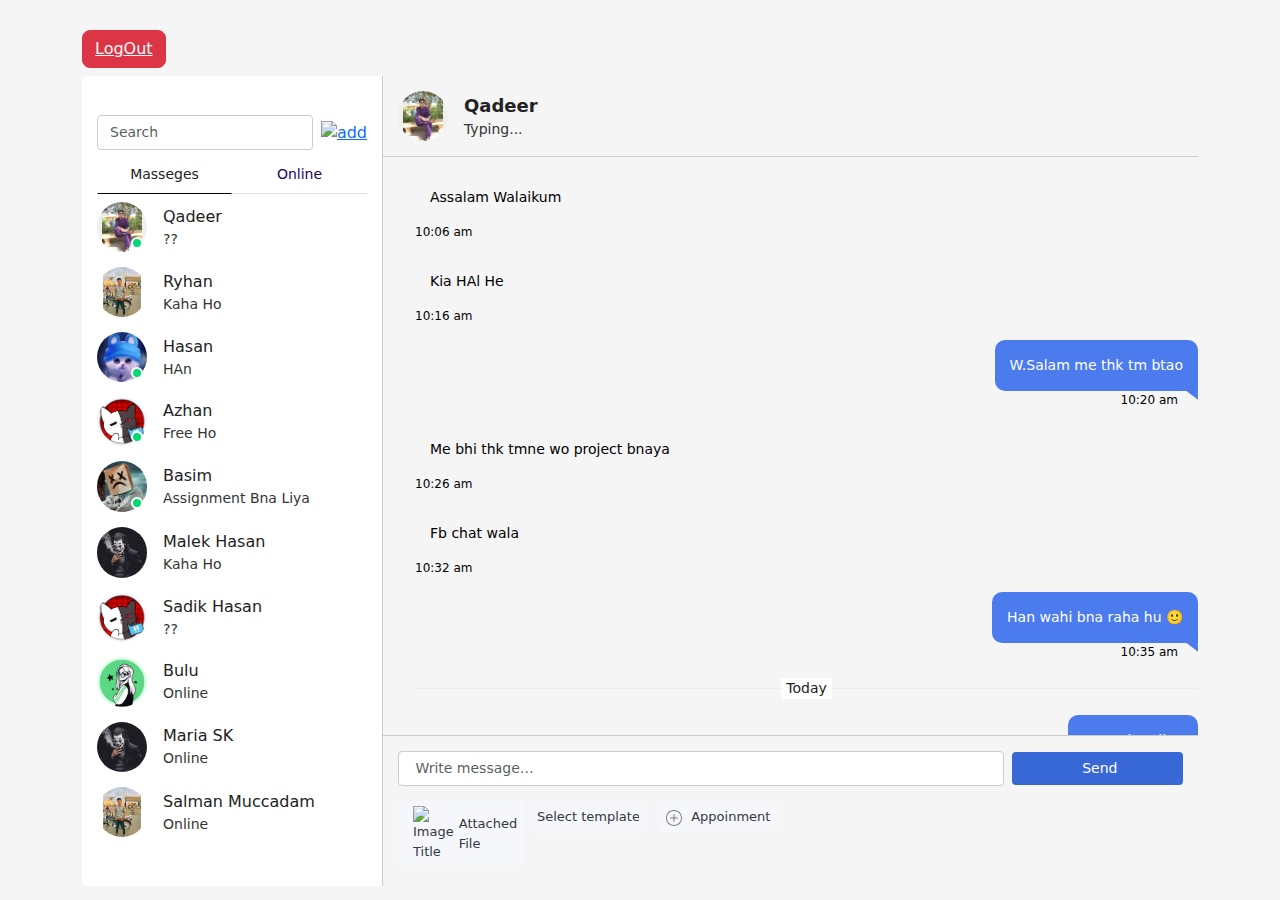
==== commit eb232777: "seting" ====
--- a/main.html
+++ b/main.html
@@ -24,8 +24,7 @@
     <section class="message-area">
 
         <div class="container">
-            <input type="checkbox" id="toggle" name="toggle">
-    <label for="toggle">Toggle Theme</label>
+    <button class="btn btn-danger rounded-3 mb-2"> <a href="/index.html" class="text-deoration-none text-light mb-2">LogOut</a> </button>
             <div class="row">
                 <div class="col-12">
                     <div class="chat-area">
@@ -610,11 +609,7 @@
          chatDisplay.innerHTML += templateDiv;
      });
 
-     const toggle = document.getElementById("toggle");
-
-toggle.addEventListener("change", (e) => {
-    document.body.classList.toggle("dark", e.target.checked);
-});
+
 
 </script>
 
--- a/css/style.css
+++ b/css/style.css
@@ -1,3 +1,179 @@
+/* Login Form */
+
+
+.login-container {
+  width: 640px;
+  height: 400px;
+  display: flex;
+}
+
+.field-text, .login-container-content .login-form .parting-line, .login-container-content .login-form .field > label, .login-container-content .login-form .field > a {
+  font-size: 5px;
+  color: #a7a7a7;
+}
+
+.login-container-content {
+  flex: 50%;
+  background: white;
+  text-align: center;
+  display: flex;
+  align-items: center;
+  border-top-right-radius: 15px;
+  border-bottom-right-radius: 15px;
+}
+.login-container-content .login-form {
+  padding: 2px;
+  width: 100%;
+}
+.login-container-content .login-form .buttonX {
+  position: absolute;
+  right: 2%;
+  top: 2%;
+  border: none;
+  background: transparent;
+  outline: none;
+}
+.login-container-content .login-form h1 {
+  letter-spacing: 1rem;
+  color: transparent;
+  -webkit-background-clip: text;
+  background-clip: text;
+  background-image: linear-gradient(45deg, #6767ED 45%, #4DAEF2 75%);
+}
+.login-container-content .login-form .field {
+  margin: 10px auto;
+  padding: 5px;
+  width: 75%;
+  height: 25%;
+  display: grid;
+  grid-row-gap: 0.2rem;
+}
+.login-container-content .login-form .field > label, .login-container-content .login-form .field > input {
+  text-align: left;
+}
+.login-container-content .login-form .field > input {
+  outline: none;
+  border-top: none;
+  border-left: none;
+  border-right: none;
+  border-bottom: 1px solid grey;
+}
+.login-container-content .login-form .field > input:focus {
+  border-bottom-color: #1838e7;
+}
+.login-container-content .login-form .field > a {
+  text-align: right;
+  text-decoration: none;
+}
+.login-container-content .login-form > .submitBtn {
+  width: 75%;
+  height: 2rem;
+  position: relative;
+  background: linear-gradient(135deg, #3ce77b 0%, #008eff 70%);
+  color: white;
+  outline: none;
+  border-style: none;
+  border-radius: 15px;
+  transition: 0.3s ease-in-out;
+}
+.login-container-content .login-form > .submitBtn:hover {
+  filter: hue-rotate(45deg);
+}
+.login-container-content .login-form .parting-line {
+  position: relative;
+  margin-top: 1rem;
+  margin-bottom: 1rem;
+  margin-left: 2.5rem;
+  margin-right: 2.5rem;
+  overflow: hidden;
+}
+.login-container-content .login-form .parting-line::before, .login-container-content .login-form .parting-line::after {
+  content: "";
+  position: absolute;
+  top: 50%;
+  width: 45%;
+  display: block;
+  text-align: center;
+  border-top: 1px solid;
+}
+.login-container-content .login-form .parting-line::before {
+  right: 55%;
+}
+.login-container-content .login-form .parting-line::after {
+  right: 0%;
+}
+
+.login-container-img {
+  flex: 50%;
+  font-family: "Franklin Gothic Medium", "Arial Narrow", Arial, sans-serif;
+  background: url("https://t3.ftcdn.net/jpg/01/22/71/96/360_F_122719641_V0yw2cAOrfxsON3HeWi2Sf4iVxhv27QO.jpg");
+
+  border-top-left-radius: 151px;
+  border-bottom-left-radius: 131px;
+}
+.login-container-img > h1 {
+  display: grid;
+  text-align: center;
+  color: white;
+  margin-top: 50%;
+  padding-left: 20px;
+  padding-right: 20px;
+  letter-spacing: 2px;
+  margin-bottom: 10px;
+}
+.login-container-img > h1 > span {
+  text-align: center;
+  font-size: 16px;
+}
+
+
+.google-icon {
+  position: relative;
+  max-width: 1.5rem;
+  max-height: 1.5rem;
+  height: 1.5rem;
+  width: 1.5rem;
+  top: 0px;
+  left: 9px;
+  background-image: url("[data-uri]");
+  background-size: cover;
+  z-index: 2;
+}
+
+.google-background {
+  padding: 5px;
+  margin-top: 1rem;
+  margin-bottom: 1rem;
+  margin-left: 2.5rem;
+  margin-right: 2.5rem;
+  
+  height: 2.5rem;
+  background: #68b4ff;
+  border-radius: 15px;
+  display: flex;
+  align-items: center;
+  justify-content: center;
+  z-index: 1;
+}
+.google-background::before {
+  content: "";
+  position: absolute;
+  top: calc(0px + 3px);
+  left: calc(9px + 3px);
+  width: calc(1.5rem + 0.3rem);
+  height: calc(1.5rem + 0.3rem);
+  background: white;
+  border-radius: 15px;
+  z-index: -1;
+}
+.google-background > p {
+  flex: 50%;
+  color: white;
+}
+.google-background:hover {
+  background: #0072E3;
+}
+
 .message-area {
   height: 100vh;
   overflow: hidden;
